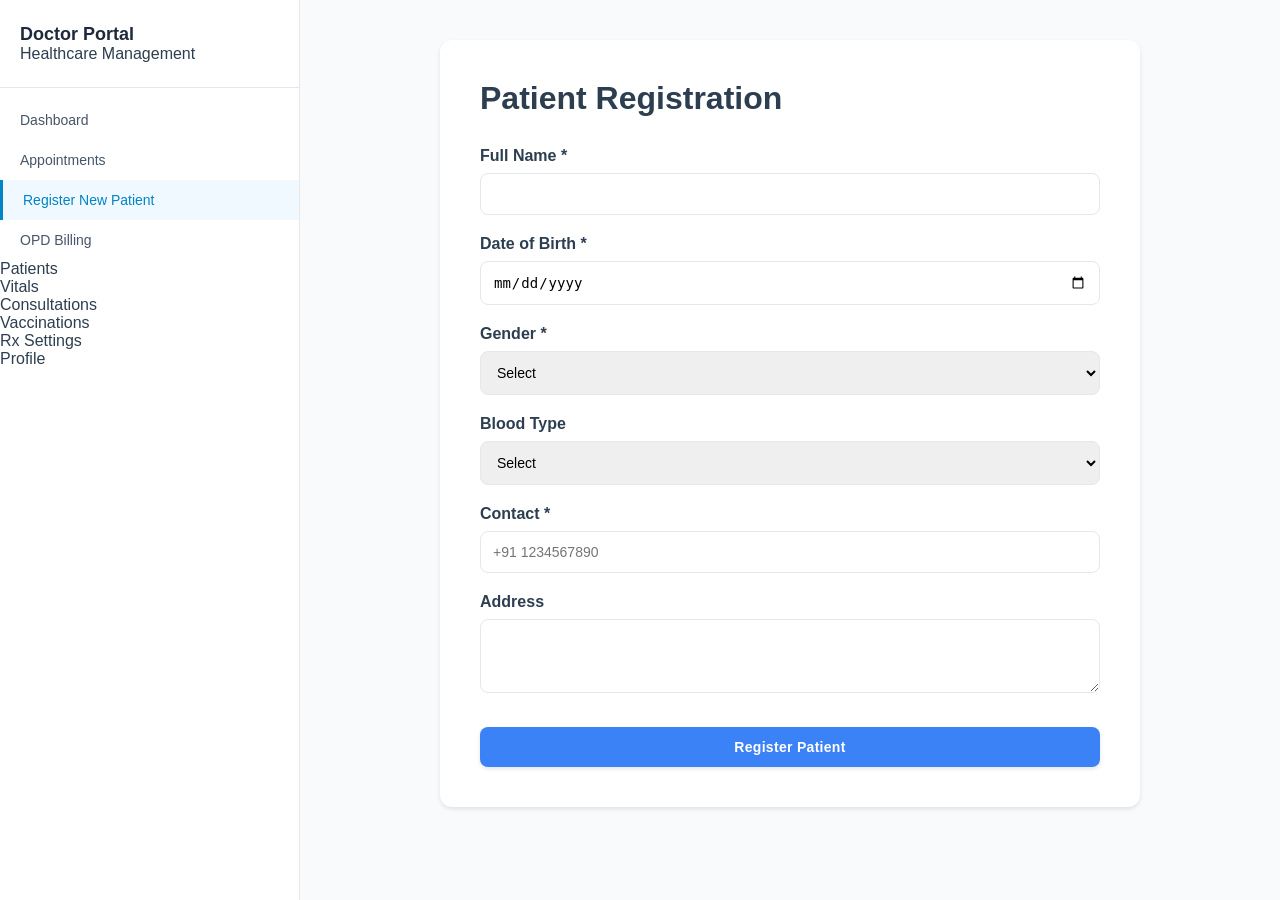
==== register.html @ c5c7f785 "Initial commit: Doctor Portal UI" ====
<!DOCTYPE html>
<html lang="en">
<head>
    <meta charset="UTF-8">
    <title>Patient Registration</title>
    <link rel="stylesheet" href="styles.css">
</head>
<body>
    <!-- LEFT SIDEBAR (same as index.html) -->
    <div class="sidebar">
        <div class="sidebar-header">
            <h2>Doctor Portal</h2>
            <p>Healthcare Management</p>
        </div>
        <div class="sidebar-nav">
            <a href="index.html" class="nav-item">Dashboard</a>
            <a href="#" class="nav-item">Appointments</a>
            <a href="register.html" class="nav-item active">Register New Patient</a>
            <a href="#" class="nav-item">OPD Billing</a>
            <div class="nav-section">Patients</div>
            <div class="nav-section">Vitals</div>
            <div class="nav-section">Consultations</div>
            <div class="nav-section">Vaccinations</div>
            <div class="nav-section">Rx Settings</div>
            <div class="nav-section">Profile</div>
        </div>
    </div>

    <!-- MAIN CONTENT -->
    <div class="main-content">
        <div style="max-width: 700px; margin: 40px auto; background: white; padding: 40px; border-radius: 12px; box-shadow: 0 2px 4px rgba(0,0,0,0.1);">
            <h1 style="margin-bottom: 30px;">Patient Registration</h1>
            
            <form id="regForm" onsubmit="registerPatient(event)">
                <div style="margin-bottom: 20px;">
                    <label style="display: block; margin-bottom: 8px; font-weight: 600;">Full Name *</label>
                    <input type="text" id="name" required class="input-field">
                </div>
                <div style="margin-bottom: 20px;">
                    <label style="display: block; margin-bottom: 8px; font-weight: 600;">Date of Birth *</label>
                    <input type="date" id="dob" required class="input-field">
                </div>
                <div style="margin-bottom: 20px;">
                    <label style="display: block; margin-bottom: 8px; font-weight: 600;">Gender *</label>
                    <select id="gender" required class="input-field">
                        <option value="">Select</option>
                        <option value="Male">Male</option>
                        <option value="Female">Female</option>
                        <option value="Other">Other</option>
                    </select>
                </div>
                <div style="margin-bottom: 20px;">
                    <label style="display: block; margin-bottom: 8px; font-weight: 600;">Blood Type</label>
                    <select id="blood_type" class="input-field">
                        <option value="">Select</option>
                        <option value="A+">A+</option>
                        <option value="A-">A-</option>
                        <option value="B+">B+</option>
                        <option value="B-">B-</option>
                        <option value="O+">O+</option>
                        <option value="O-">O-</option>
                        <option value="AB+">AB+</option>
                        <option value="AB-">AB-</option>
                    </select>
                </div>
                <div style="margin-bottom: 20px;">
                    <label style="display: block; margin-bottom: 8px; font-weight: 600;">Contact *</label>
                    <input type="tel" id="contact" required class="input-field" placeholder="+91 1234567890">
                </div>
                <div style="margin-bottom: 30px;">
                    <label style="display: block; margin-bottom: 8px; font-weight: 600;">Address</label>
                    <textarea id="address" class="input-field" rows="3"></textarea>
                </div>
                <button type="submit" class="btn-primary" style="width: 100%;">Register Patient</button>
            </form>
            
            <div id="message" style="margin-top: 20px; display: none; padding: 15px; border-radius: 8px;"></div>
        </div>
    </div>
    
    <script>
        async function registerPatient(event) {
            event.preventDefault();
            const btn = event.target.querySelector('button');
            btn.disabled = true;
            btn.textContent = 'Registering...';
            
            const patient_id = 'pat_' + Date.now();
            const payload = {
                patient_id: patient_id,
                name: document.getElementById('name').value,
                dob: document.getElementById('dob').value,
                gender: document.getElementById('gender').value,
                blood_type: document.getElementById('blood_type').value || '',
                contact: document.getElementById('contact').value,
                address: document.getElementById('address').value || ''
            };
            
            console.log('Sending to Vikas API:', payload);
            
            try {
                const response = await fetch('http://34.180.37.249:8000/api/v1/patient', {
                    method: 'POST',
                    headers: { 'Content-Type': 'application/json' },
                    body: JSON.stringify(payload)
                });
                
                const data = await response.json();
                console.log('Response from Vikas:', data);
                
                const msg = document.getElementById('message');
                
                if (response.ok) {
                    msg.style.display = 'block';
                    msg.style.background = '#d1fae5';
                    msg.style.color = '#065f46';
                    msg.innerHTML = `✓ Patient registered successfully!<br><strong>Patient ID: ${patient_id}</strong><br><small>Copy this ID for records</small>`;
                    event.target.reset();
                    
                    setTimeout(() => {
                        window.location.href = 'index.html';
                    }, 3000);
                } else {
                    throw new Error(data.detail || 'Registration failed');
                }
            } catch (error) {
                console.error('Registration error:', error);
                const msg = document.getElementById('message');
                msg.style.display = 'block';
                msg.style.background = '#fee2e2';
                msg.style.color = '#991b1b';
                msg.textContent = '✗ Error: ' + error.message;
                btn.disabled = false;
                btn.textContent = 'Register Patient';
            }
        }
    </script>
</body>
</html>
---- styles.css ----
* {
    margin: 0;
    padding: 0;
    box-sizing: border-box;
}

body {
    font-family: -apple-system, BlinkMacSystemFont, 'Segoe UI', Roboto, 'Helvetica Neue', Arial, sans-serif;
    display: flex;
    height: 100vh;
    background: #f5f7fa;
    color: #2c3e50;
}

/* Sidebar */
.sidebar {
    width: 300px;
    background: white;
    border-right: 1px solid #e5e7eb;
    display: flex;
    flex-direction: column;
}

.sidebar-header {
    padding: 24px 20px;
    border-bottom: 1px solid #e5e7eb;
}

.sidebar-header h2 {
    font-size: 18px;
    font-weight: 600;
    color: #1e293b;
}

.subtitle {
    font-size: 13px;
    color: #64748b;
    margin-top: 4px;
}

.sidebar-nav {
    flex: 1;
    padding: 12px 0;
}

.nav-item {
    display: block;
    padding: 12px 20px;
    color: #475569;
    text-decoration: none;
    font-size: 14px;
    transition: all 0.2s;
    cursor: pointer;
}

.nav-item:hover {
    background: #f8fafc;
    color: #0ea5e9;
}

.nav-item.active {
    background: #f0f9ff;
    color: #0284c7;
    border-left: 3px solid #0284c7;
}

.patients-section {
    cursor: default;
}

.patient-list {
    margin-top: 8px;
    padding-left: 20px;
}

.patient-item {
    position: relative;
    padding: 10px 12px;
    margin: 4px 0;
    cursor: pointer;
    border-radius: 6px;
    transition: background 0.2s;
}

.patient-item:hover {
    background: #f1f5f9;
}

.patient-name {
    font-size: 14px;
    color: #334155;
}

.complaint-popup {
    display: none;
    position: absolute;
    left: calc(100% + 8px);
    margin-left: 12px;
    top: 0;
    
    background: white;
    border: 1px solid #e5e7eb;
    border-radius: 12px;
    box-shadow: 0 8px 24px rgba(0, 0, 0, 0.1);
    padding: 12px;
    min-width: 280px;
    z-index: 1000;
}

.patient-item:hover .complaint-popup {
    display: block;
}

.complaint-item {
    padding: 10px 12px;
    border-radius: 6px;
    cursor: pointer;
    font-size: 14px;
    color: #475569;
    transition: background 0.2s;
}

.complaint-item:hover {
    background: #f8fafc;
}

.complaint-item.new {
    color: #0ea5e9;
    border-top: 1px solid #e5e7eb;
    margin-top: 4px;
    padding-top: 12px;
}

.sign-out {
    margin: 16px;
    padding: 10px;
    background: #fef2f2;
    color: #dc2626;
    border: none;
    border-radius: 6px;
    cursor: pointer;
    font-size: 14px;
    transition: background 0.2s;
}

.sign-out:hover {
    background: #fee2e2;
}

/* Main Content */
.main-content {
    flex: 1;
    overflow-y: auto;
    background: #f9fafb;
}

.top-bar {
    background: white;
    padding: 20px 32px;
    border-bottom: 1px solid #e5e7eb;
    display: flex;
    justify-content: space-between;
    align-items: center;
}

.patient-info h1 {
    font-size: 24px;
    font-weight: 600;
    color: #1e293b;
}

.patient-info p {
    font-size: 14px;
    color: #64748b;
    margin-top: 4px;
}

.encounter-selector {
    display: flex;
    align-items: center;
    gap: 12px;
}

.encounter-selector label {
    font-size: 14px;
    color: #64748b;
}

.encounter-selector select {
    padding: 8px 12px;
    border: 1px solid #e5e7eb;
    border-radius: 6px;
    font-size: 14px;
    background: white;
    cursor: pointer;
}

/* Consultation Form */
.consultation-form {
    padding: 24px 32px;
    max-width: 1200px;
}

.form-section {
    background: white;
    border: 1px solid #e5e7eb;
    border-radius: 12px;
    padding: 24px;
    margin-bottom: 20px;
}

.form-section h3 {
    font-size: 18px;
    font-weight: 600;
    color: #1e293b;
    margin-bottom: 16px;
}

/* Chief Complaint */
.chip-container {
    display: flex;
    flex-wrap: wrap;
    gap: 8px;
    margin-bottom: 12px;
}

.chip {
    display: inline-flex;
    align-items: center;
    gap: 8px;
    padding: 8px 14px;
    background: #dbeafe;
    color: #1e40af;
    border-radius: 20px;
    font-size: 14px;
    font-weight: 500;
}

.chip.selected {
    background: #3b82f6;
    color: white;
}

.chip-remove {
    cursor: pointer;
    font-size: 16px;
    opacity: 0.7;
}

.chip-remove:hover {
    opacity: 1;
}

.input-field {
    width: 100%;
    padding: 12px;
    border: 1px solid #e5e7eb;
    border-radius: 8px;
    font-size: 14px;
}

.input-field:focus {
    outline: none;
    border-color: #3b82f6;
}

/* Vitals */
.vitals-grid {
    display: grid;
    grid-template-columns: repeat(auto-fit, minmax(140px, 1fr));
    gap: 16px;
}

.vital-item label {
    display: block;
    font-size: 13px;
    color: #64748b;
    margin-bottom: 6px;
}

.input-field-small {
    width: 100%;
    padding: 10px;
    border: 1px solid #e5e7eb;
    border-radius: 6px;
    font-size: 14px;
}

/* Questions */
#questionsContainer {
    display: flex;
    flex-direction: column;
    gap: 16px;
    margin-bottom: 16px;
}

.question-item {
    padding: 16px;
    background: #f8fafc;
    border-radius: 8px;
    border-left: 3px solid #3b82f6;
}

.question-text {
    font-weight: 500;
    color: #1e293b;
    margin-bottom: 12px;
}

.options-container {
    display: flex;
    flex-wrap: wrap;
    gap: 8px;
}

.option-btn {
    padding: 8px 16px;
    background: white;
    border: 1px solid #e5e7eb;
    border-radius: 6px;
    cursor: pointer;
    font-size: 14px;
    transition: all 0.2s;
}

.option-btn:hover {
    border-color: #3b82f6;
    background: #eff6ff;
}

.option-btn.selected {
    background: #3b82f6;
    color: white;
    border-color: #3b82f6;
}

/* Diagnosis/Investigations/etc */
.checkbox-item {
    display: flex;
    align-items: flex-start;
    gap: 12px;
    padding: 12px;
    border: 1px solid #e5e7eb;
    border-radius: 8px;
    margin-bottom: 8px;
    cursor: pointer;
    transition: background 0.2s;
}

.checkbox-item:hover {
    background: #f8fafc;
}

.checkbox-item input[type="checkbox"] {
    margin-top: 2px;
    cursor: pointer;
}

.checkbox-content {
    flex: 1;
}

.checkbox-label {
    font-weight: 500;
    color: #1e293b;
    margin-bottom: 4px;
}

.checkbox-detail {
    font-size: 13px;
    color: #64748b;
}

/* AI Notes */
.ai-notes {
    margin-top: 20px;
    padding-top: 20px;
    border-top: 1px solid #e5e7eb;
}

.ai-notes textarea {
    width: 100%;
    padding: 12px;
    border: 1px solid #e5e7eb;
    border-radius: 8px;
    font-size: 14px;
    font-family: inherit;
    resize: vertical;
    margin-top: 12px;
}

.btn-ai {
    padding: 10px 20px;
    background: linear-gradient(135deg, #667eea 0%, #764ba2 100%);
    color: white;
    border: none;
    border-radius: 8px;
    cursor: pointer;
    font-size: 14px;
    font-weight: 500;
    transition: transform 0.2s;
}

.btn-ai:hover {
    transform: translateY(-1px);
}

/* Buttons */
.btn-primary {
    padding: 12px 24px;
    background: #3b82f6;
    color: white;
    border: none;
    border-radius: 8px;
    cursor: pointer;
    font-size: 14px;
    font-weight: 500;
    transition: background 0.2s;
}

.btn-primary:hover {
    background: #2563eb;
}

.btn-secondary {
    padding: 12px 24px;
    background: white;
    color: #3b82f6;
    border: 1px solid #3b82f6;
    border-radius: 8px;
    cursor: pointer;
    font-size: 14px;
    font-weight: 500;
    transition: all 0.2s;
}

.btn-secondary:hover {
    background: #eff6ff;
}

.btn-success {
    padding: 12px 24px;
    background: #10b981;
    color: white;
    border: none;
    border-radius: 8px;
    cursor: pointer;
    font-size: 14px;
    font-weight: 500;
    transition: background 0.2s;
}

.btn-success:hover {
    background: #059669;
}

.form-actions {
    display: flex;
    gap: 12px;
    justify-content: flex-end;
    margin-top: 24px;
}

/* Empty State */
.empty-consultation {
    display: flex;
    flex-direction: column;
    align-items: center;
    justify-content: center;
    height: 80vh;
    text-align: center;
}

.empty-consultation h2 {
    font-size: 24px;
    color: #64748b;
    margin-bottom: 8px;
}

.empty-consultation p {
    color: #94a3b8;
}

.empty-state {
    text-align: center;
    color: #94a3b8;
    padding: 20px;
    font-size: 14px;
}

.followup-date {
    margin-top: 16px;
}

.followup-date label {
    display: block;
    font-size: 14px;
    color: #64748b;
    margin-bottom: 8px;
}

/* Keep popup visible when hovering over it */
.patient-item:hover .complaint-popup,
.complaint-popup:hover {
    display: block;
}

/* Remove gap so mouse doesn't lose hover */
.complaint-popup {
    margin-left: 4px !important;
}

/* Make hover area bigger to bridge the gap */
.complaint-popup::before {
    content: '';
    position: absolute;
    left: -8px;
    top: 0;
    bottom: 0;
    width: 8px;
}

/* Manual Q&A Section */
.manual-qa-section {
    margin-top: 20px;
    padding-top: 20px;
    border-top: 1px solid #e5e7eb;
}

.manual-qa-item {
    display: flex;
    flex-direction: column;
    gap: 8px;
    margin-bottom: 12px;
    padding: 12px;
    background: #f8fafc;
    border: 1.5px solid #e5e7eb;
    border-radius: 8px;
}

.manual-qa-item input {
    padding: 8px 10px;
    border: 1px solid #e5e7eb;
    border-radius: 6px;
    font-size: 0.85rem;
    background: white;
}

/* Manual Entry Section */
.manual-entry-section {
    margin-top: 20px;
    padding-top: 20px;
    border-top: 1px solid #e5e7eb;
}

.manual-entry-item {
    display: flex;
    gap: 8px;
    margin-bottom: 8px;
}

.manual-entry-item input {
    flex: 1;
    padding: 10px 12px;
    border: 1.5px solid #e5e7eb;
    border-radius: 8px;
    font-size: 0.85rem;
    background: #f8fafc;
}

.manual-entry-item input:focus {
    border-color: #3b82f6;
    background: white;
    outline: none;
}

.btn-remove {
    width: 32px;
    padding: 0;
    background: #fef2f2;
    border: 1px solid #fecaca;
    color: #dc2626;
    border-radius: 6px;
    cursor: pointer;
    font-weight: 700;
}

.btn-remove:hover {
    background: #dc2626;
    color: white;
}

/* Smooth removal animation */
.checkbox-item {
    transition: opacity 0.3s ease, transform 0.3s ease, max-height 0.3s ease;
    overflow: hidden;
}

.checkbox-item.removing {
    opacity: 0;
    transform: translateX(-20px);
    max-height: 0;
    margin: 0;
    padding: 0;
}

/* ========== MODERN UI ENHANCEMENTS ========== */

/* Smooth transitions */
* {
    transition: all 0.2s ease;
}

/* Better buttons */
.btn-primary, .btn-secondary, .btn-success, .btn-ai {
    box-shadow: 0 2px 4px rgba(0,0,0,0.1);
    font-weight: 600;
    letter-spacing: 0.3px;
}

.btn-primary:hover {
    transform: translateY(-1px);
    box-shadow: 0 4px 8px rgba(59, 130, 246, 0.3);
}

.btn-primary:active {
    transform: translateY(0);
}

/* Loading state */
.btn-primary:disabled {
    opacity: 0.6;
    cursor: wait;
    animation: pulse 1.5s infinite;
}

@keyframes pulse {
    0%, 100% { opacity: 0.6; }
    50% { opacity: 0.8; }
}

/* Checkbox animations */
.checkbox-item {
    transition: all 0.3s cubic-bezier(0.4, 0, 0.2, 1);
}

.checkbox-item:hover {
    transform: translateX(4px);
    background: #f8fafc;
}

/* Success states */
.btn-success-state {
    background: #10b981 !important;
    color: white !important;
}

.btn-success-state::before {
    content: "✓ ";
}

/* Better spacing */
.form-section {
    margin-bottom: 2.5rem;
    padding: 1.5rem;
    background: white;
    border-radius: 12px;
    box-shadow: 0 1px 3px rgba(0,0,0,0.05);
}

/* Smooth checkbox removal */
.checkbox-item.removing {
    opacity: 0;
    transform: translateX(-30px) scale(0.9);
    max-height: 0;
    margin: 0;
    padding: 0;
    overflow: hidden;
}
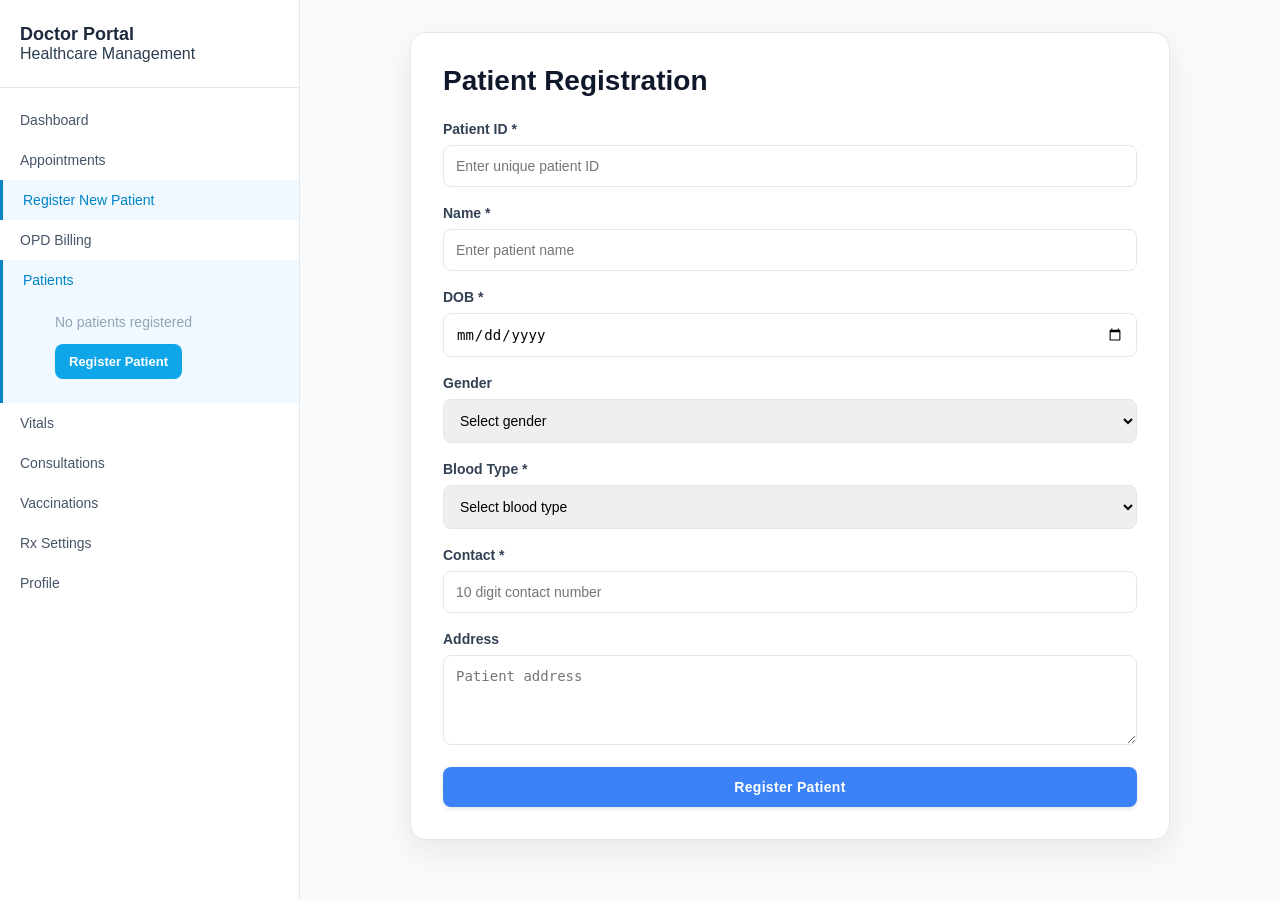
==== commit 7832e882: "added new paitent records deleted the hardcoded values" ====
--- a/register.html
+++ b/register.html
@@ -2,12 +2,12 @@
 <html lang="en">
 <head>
     <meta charset="UTF-8">
+    <meta name="viewport" content="width=device-width, initial-scale=1.0">
     <title>Patient Registration</title>
     <link rel="stylesheet" href="styles.css">
 </head>
 <body>
-    <!-- LEFT SIDEBAR (same as index.html) -->
-    <div class="sidebar">
+    <aside class="sidebar">
         <div class="sidebar-header">
             <h2>Doctor Portal</h2>
             <p>Healthcare Management</p>
@@ -17,123 +17,223 @@
             <a href="#" class="nav-item">Appointments</a>
             <a href="register.html" class="nav-item active">Register New Patient</a>
             <a href="#" class="nav-item">OPD Billing</a>
-            <div class="nav-section">Patients</div>
-            <div class="nav-section">Vitals</div>
-            <div class="nav-section">Consultations</div>
-            <div class="nav-section">Vaccinations</div>
-            <div class="nav-section">Rx Settings</div>
-            <div class="nav-section">Profile</div>
+            <div class="nav-item active patients-section">
+                <span>Patients</span>
+                <div id="patientList" class="patient-list"></div>
+            </div>
+            <a href="#" class="nav-item">Vitals</a>
+            <a href="#" class="nav-item">Consultations</a>
+            <a href="#" class="nav-item">Vaccinations</a>
+            <a href="#" class="nav-item">Rx Settings</a>
+            <a href="#" class="nav-item">Profile</a>
         </div>
-    </div>
-
-    <!-- MAIN CONTENT -->
+    </aside>
+
     <div class="main-content">
-        <div style="max-width: 700px; margin: 40px auto; background: white; padding: 40px; border-radius: 12px; box-shadow: 0 2px 4px rgba(0,0,0,0.1);">
-            <h1 style="margin-bottom: 30px;">Patient Registration</h1>
-            
-            <form id="regForm" onsubmit="registerPatient(event)">
-                <div style="margin-bottom: 20px;">
-                    <label style="display: block; margin-bottom: 8px; font-weight: 600;">Full Name *</label>
-                    <input type="text" id="name" required class="input-field">
-                </div>
-                <div style="margin-bottom: 20px;">
-                    <label style="display: block; margin-bottom: 8px; font-weight: 600;">Date of Birth *</label>
-                    <input type="date" id="dob" required class="input-field">
-                </div>
-                <div style="margin-bottom: 20px;">
-                    <label style="display: block; margin-bottom: 8px; font-weight: 600;">Gender *</label>
-                    <select id="gender" required class="input-field">
-                        <option value="">Select</option>
-                        <option value="Male">Male</option>
-                        <option value="Female">Female</option>
-                        <option value="Other">Other</option>
-                    </select>
-                </div>
-                <div style="margin-bottom: 20px;">
-                    <label style="display: block; margin-bottom: 8px; font-weight: 600;">Blood Type</label>
-                    <select id="blood_type" class="input-field">
-                        <option value="">Select</option>
-                        <option value="A+">A+</option>
-                        <option value="A-">A-</option>
-                        <option value="B+">B+</option>
-                        <option value="B-">B-</option>
-                        <option value="O+">O+</option>
-                        <option value="O-">O-</option>
-                        <option value="AB+">AB+</option>
-                        <option value="AB-">AB-</option>
-                    </select>
-                </div>
-                <div style="margin-bottom: 20px;">
-                    <label style="display: block; margin-bottom: 8px; font-weight: 600;">Contact *</label>
-                    <input type="tel" id="contact" required class="input-field" placeholder="+91 1234567890">
-                </div>
-                <div style="margin-bottom: 30px;">
-                    <label style="display: block; margin-bottom: 8px; font-weight: 600;">Address</label>
-                    <textarea id="address" class="input-field" rows="3"></textarea>
-                </div>
-                <button type="submit" class="btn-primary" style="width: 100%;">Register Patient</button>
-            </form>
-            
-            <div id="message" style="margin-top: 20px; display: none; padding: 15px; border-radius: 8px;"></div>
+        <div class="registration-shell">
+            <div class="registration-card">
+                <h1>Patient Registration</h1>
+
+                <form id="regForm" novalidate>
+                    <div class="form-row">
+                        <label for="patient_id">Patient ID *</label>
+                        <input type="text" id="patient_id" name="patient_id" required class="input-field" placeholder="Enter unique patient ID" autocomplete="off" spellcheck="false">
+                    </div>
+
+                    <div class="form-row">
+                        <label for="name">Name *</label>
+                        <input type="text" id="name" name="name" required class="input-field" placeholder="Enter patient name">
+                    </div>
+
+                    <div class="form-row">
+                        <label for="dob">DOB *</label>
+                        <input type="date" id="dob" name="dob" required class="input-field">
+                    </div>
+
+                    <div class="form-row">
+                        <label for="gender">Gender</label>
+                        <select id="gender" name="gender" required class="input-field">
+                            <option value="">Select gender</option>
+                            <option value="Male">Male</option>
+                            <option value="Female">Female</option>
+                            <option value="Other">Other</option>
+                        </select>
+                    </div>
+
+                    <div class="form-row">
+                        <label for="blood_type">Blood Type *</label>
+                        <select id="blood_type" name="blood_type" required class="input-field">
+                            <option value="">Select blood type</option>
+                            <option value="A+">A+</option>
+                            <option value="A-">A-</option>
+                            <option value="B+">B+</option>
+                            <option value="B-">B-</option>
+                            <option value="O+">O+</option>
+                            <option value="O-">O-</option>
+                            <option value="AB+">AB+</option>
+                            <option value="AB-">AB-</option>
+                        </select>
+                    </div>
+
+                    <div class="form-row">
+                        <label for="contact">Contact *</label>
+                        <input type="text" id="contact" name="contact" required class="input-field" inputmode="numeric" placeholder="10 digit contact number">
+                    </div>
+
+                    <div class="form-row">
+                        <label for="address">Address</label>
+                        <textarea id="address" name="address" class="input-field" rows="4" placeholder="Patient address"></textarea>
+                    </div>
+
+                    <button type="submit" id="submitButton" class="btn-primary registration-submit">Register Patient</button>
+                </form>
+
+                <div id="formMessage" class="form-message" aria-live="polite"></div>
+            </div>
         </div>
     </div>
     
+    <script src="config.js"></script>
+    <script src="patientService.js"></script>
+    <script src="patientUI.js"></script>
     <script>
-        async function registerPatient(event) {
+        const form = document.getElementById('regForm');
+        const messageBox = document.getElementById('formMessage');
+        const submitButton = document.getElementById('submitButton');
+        const patientIdInput = document.getElementById('patient_id');
+        const formInputs = Array.from(form.querySelectorAll('input, select, textarea'));
+
+        function showMessage(type, text) {
+            messageBox.className = `form-message ${type}`;
+            messageBox.textContent = text;
+        }
+
+        function clearMessage() {
+            messageBox.className = 'form-message';
+            messageBox.textContent = '';
+        }
+
+        function isFutureDate(value) {
+            if (!value) return false;
+            const chosenDate = new Date(`${value}T00:00:00`);
+            const today = new Date();
+            today.setHours(0, 0, 0, 0);
+            return chosenDate > today;
+        }
+
+        formInputs.forEach((input) => {
+            input.addEventListener('input', clearMessage);
+            input.addEventListener('change', clearMessage);
+        });
+
+        form.addEventListener('submit', async (event) => {
             event.preventDefault();
-            const btn = event.target.querySelector('button');
-            btn.disabled = true;
-            btn.textContent = 'Registering...';
-            
-            const patient_id = 'pat_' + Date.now();
+
+            const patient_id = patientIdInput.value.trim();
+            const name = document.getElementById('name').value.trim();
+            const dob = document.getElementById('dob').value;
+            const gender = document.getElementById('gender').value;
+            const bloodType = document.getElementById('blood_type').value;
+            const contact = document.getElementById('contact').value.trim();
+            const address = document.getElementById('address').value.trim();
+
+            if (!patient_id) {
+                showMessage('error', 'Patient ID is required.');
+                return;
+            }
+
+            if (/\s/.test(patient_id)) {
+                showMessage('error', 'Patient ID must not contain spaces.');
+                return;
+            }
+
+            const patients = getPatients();
+            const exists = patients.some((patient) => patient.patient_id === patient_id);
+            if (exists) {
+                showMessage('error', 'Patient ID already exists. Please use another ID.');
+                return;
+            }
+
+            if (!name) {
+                showMessage('error', 'Name is required.');
+                return;
+            }
+
+            if (!dob) {
+                showMessage('error', 'DOB is required.');
+                return;
+            }
+
+            if (isFutureDate(dob)) {
+                showMessage('error', 'DOB cannot be in the future.');
+                return;
+            }
+
+            if (!gender) {
+                showMessage('error', 'Gender is required.');
+                return;
+            }
+
+            if (!bloodType) {
+                showMessage('error', 'Blood type is required.');
+                return;
+            }
+
+            if (!/^\d{10}$/.test(contact)) {
+                showMessage('error', 'Contact must be a numeric 10 digit value.');
+                return;
+            }
+
             const payload = {
                 patient_id: patient_id,
-                name: document.getElementById('name').value,
-                dob: document.getElementById('dob').value,
-                gender: document.getElementById('gender').value,
-                blood_type: document.getElementById('blood_type').value || '',
-                contact: document.getElementById('contact').value,
-                address: document.getElementById('address').value || ''
+                name: name,
+                dob: dob,
+                gender: gender,
+                blood_type: bloodType,
+                contact: contact,
+                address: address
             };
-            
-            console.log('Sending to Vikas API:', payload);
-            
+
+            submitButton.disabled = true;
+            submitButton.textContent = 'Registering...';
+            showMessage('loading', 'Submitting patient registration...');
+
             try {
-                const response = await fetch('http://34.180.37.249:8000/api/v1/patient', {
+                const res = await fetch(`${CONFIG.REDIS_API}/api/v1/patient`, {
                     method: 'POST',
-                    headers: { 'Content-Type': 'application/json' },
+                    headers: {
+                        'Content-Type': 'application/json'
+                    },
                     body: JSON.stringify(payload)
                 });
-                
-                const data = await response.json();
-                console.log('Response from Vikas:', data);
-                
-                const msg = document.getElementById('message');
-                
-                if (response.ok) {
-                    msg.style.display = 'block';
-                    msg.style.background = '#d1fae5';
-                    msg.style.color = '#065f46';
-                    msg.innerHTML = `✓ Patient registered successfully!<br><strong>Patient ID: ${patient_id}</strong><br><small>Copy this ID for records</small>`;
-                    event.target.reset();
-                    
-                    setTimeout(() => {
-                        window.location.href = 'index.html';
-                    }, 3000);
-                } else {
-                    throw new Error(data.detail || 'Registration failed');
+
+                if (!res.ok) {
+                    let errorMessage = 'Failed to create patient';
+                    try {
+                        const err = await res.json();
+                        errorMessage = err.detail || JSON.stringify(err);
+                    } catch {}
+                    throw new Error(errorMessage);
                 }
+
+                savePatient(payload);
+                localStorage.setItem('selectedPatientId', patient_id);
+                renderPatientList(patient_id);
+                showMessage('success', 'Patient registered successfully. Redirecting to the dashboard...');
+                form.reset();
+
+                window.location.href = 'index.html';
             } catch (error) {
-                console.error('Registration error:', error);
-                const msg = document.getElementById('message');
-                msg.style.display = 'block';
-                msg.style.background = '#fee2e2';
-                msg.style.color = '#991b1b';
-                msg.textContent = '✗ Error: ' + error.message;
-                btn.disabled = false;
-                btn.textContent = 'Register Patient';
-            }
-        }
+                const errorMessage = error?.message || 'Registration failed';
+                showMessage('error', errorMessage === 'Failed to fetch' ? 'Network error: Failed to fetch' : errorMessage);
+                submitButton.disabled = false;
+                submitButton.textContent = 'Register Patient';
+            }
+        });
+
+        document.addEventListener('DOMContentLoaded', () => {
+            renderPatientList();
+        });
     </script>
 </body>
 </html>
--- a/styles.css
+++ b/styles.css
@@ -75,20 +75,64 @@
 
 .patient-item {
     position: relative;
+    width: 100%;
+    display: flex;
+    align-items: center;
+    justify-content: flex-start;
     padding: 10px 12px;
     margin: 4px 0;
     cursor: pointer;
     border-radius: 6px;
     transition: background 0.2s;
+    border: none;
+    background: transparent;
+    text-align: left;
 }
 
 .patient-item:hover {
     background: #f1f5f9;
 }
 
+.patient-item.active {
+    background: #eff6ff;
+    color: #1d4ed8;
+}
+
+.patient-item.active .patient-name {
+    color: #1d4ed8;
+    font-weight: 600;
+}
+
 .patient-name {
     font-size: 14px;
     color: #334155;
+}
+
+.patient-empty-state {
+    padding: 8px 0 4px;
+}
+
+.patient-empty-state .empty-state {
+    padding: 10px 12px 14px;
+    text-align: left;
+}
+
+.register-patient-link {
+    display: inline-flex;
+    align-items: center;
+    justify-content: center;
+    margin: 0 12px 8px;
+    padding: 10px 14px;
+    border-radius: 8px;
+    text-decoration: none;
+    background: #0ea5e9;
+    color: white;
+    font-size: 13px;
+    font-weight: 600;
+}
+
+.register-patient-link:hover {
+    background: #0284c7;
 }
 
 .complaint-popup {
@@ -152,6 +196,133 @@
     flex: 1;
     overflow-y: auto;
     background: #f9fafb;
+}
+
+.dashboard-page .main-content {
+    padding-right: 360px;
+}
+
+.monitor-panel {
+    position: fixed;
+    top: 20px;
+    right: 20px;
+    bottom: 20px;
+    width: 340px;
+    background: #ffffff;
+    border: 1px solid #e5e7eb;
+    border-radius: 14px;
+    box-shadow: 0 20px 45px rgba(15, 23, 42, 0.14);
+    display: flex;
+    flex-direction: column;
+    z-index: 40;
+}
+
+.monitor-header-row {
+    padding: 16px 16px 12px;
+    border-bottom: 1px solid #e5e7eb;
+    display: flex;
+    justify-content: space-between;
+    align-items: center;
+}
+
+.monitor-header-row h3 {
+    font-size: 16px;
+    color: #0f172a;
+}
+
+.monitor-clear-btn {
+    border: 1px solid #d1d5db;
+    background: #fff;
+    color: #334155;
+    border-radius: 6px;
+    font-size: 12px;
+    padding: 6px 10px;
+    cursor: pointer;
+}
+
+.monitor-clear-btn:hover {
+    border-color: #94a3b8;
+    color: #0f172a;
+}
+
+.service-status {
+    padding: 12px 16px;
+    border-bottom: 1px solid #e5e7eb;
+    display: flex;
+    flex-direction: column;
+    gap: 8px;
+}
+
+.service-status-item {
+    font-size: 13px;
+    font-weight: 600;
+    border-radius: 8px;
+    padding: 8px 10px;
+    background: #f8fafc;
+}
+
+.service-status-item.up {
+    color: #166534;
+    background: #dcfce7;
+}
+
+.service-status-item.down {
+    color: #991b1b;
+    background: #fee2e2;
+}
+
+.api-logs {
+    flex: 1;
+    overflow-y: auto;
+    padding: 12px;
+    display: flex;
+    flex-direction: column;
+    gap: 8px;
+}
+
+.log-item {
+    border: 1px solid #e5e7eb;
+    border-radius: 8px;
+    padding: 10px;
+    background: #fff;
+}
+
+.log-item.info {
+    border-left: 4px solid #0ea5e9;
+}
+
+.log-item.success {
+    border-left: 4px solid #16a34a;
+}
+
+.log-item.error {
+    border-left: 4px solid #dc2626;
+}
+
+.log-item-header {
+    display: flex;
+    justify-content: space-between;
+    align-items: baseline;
+    margin-bottom: 6px;
+    gap: 10px;
+}
+
+.log-item-message {
+    font-size: 13px;
+    font-weight: 600;
+    color: #0f172a;
+}
+
+.log-item-time {
+    font-size: 11px;
+    color: #64748b;
+}
+
+.log-item-details {
+    font-size: 12px;
+    color: #334155;
+    white-space: pre-wrap;
+    word-break: break-word;
 }
 
 .top-bar {
@@ -486,6 +657,74 @@
     color: #94a3b8;
     padding: 20px;
     font-size: 14px;
+}
+
+.registration-shell {
+    padding: 32px;
+    display: flex;
+    justify-content: center;
+}
+
+.registration-card {
+    width: 100%;
+    max-width: 760px;
+    background: white;
+    border-radius: 16px;
+    border: 1px solid #e5e7eb;
+    box-shadow: 0 12px 32px rgba(15, 23, 42, 0.08);
+    padding: 32px;
+}
+
+.registration-card h1 {
+    font-size: 28px;
+    color: #0f172a;
+    margin-bottom: 24px;
+}
+
+.form-row {
+    margin-bottom: 18px;
+}
+
+.form-row label {
+    display: block;
+    margin-bottom: 8px;
+    font-size: 14px;
+    font-weight: 600;
+    color: #334155;
+}
+
+.registration-submit {
+    width: 100%;
+}
+
+.form-message {
+    margin-top: 18px;
+    min-height: 20px;
+    padding: 12px 14px;
+    border-radius: 8px;
+    font-size: 14px;
+    display: none;
+}
+
+.form-message.success,
+.form-message.error,
+.form-message.loading {
+    display: block;
+}
+
+.form-message.success {
+    background: #d1fae5;
+    color: #065f46;
+}
+
+.form-message.error {
+    background: #fee2e2;
+    color: #991b1b;
+}
+
+.form-message.loading {
+    background: #e0f2fe;
+    color: #075985;
 }
 
 .followup-date {
